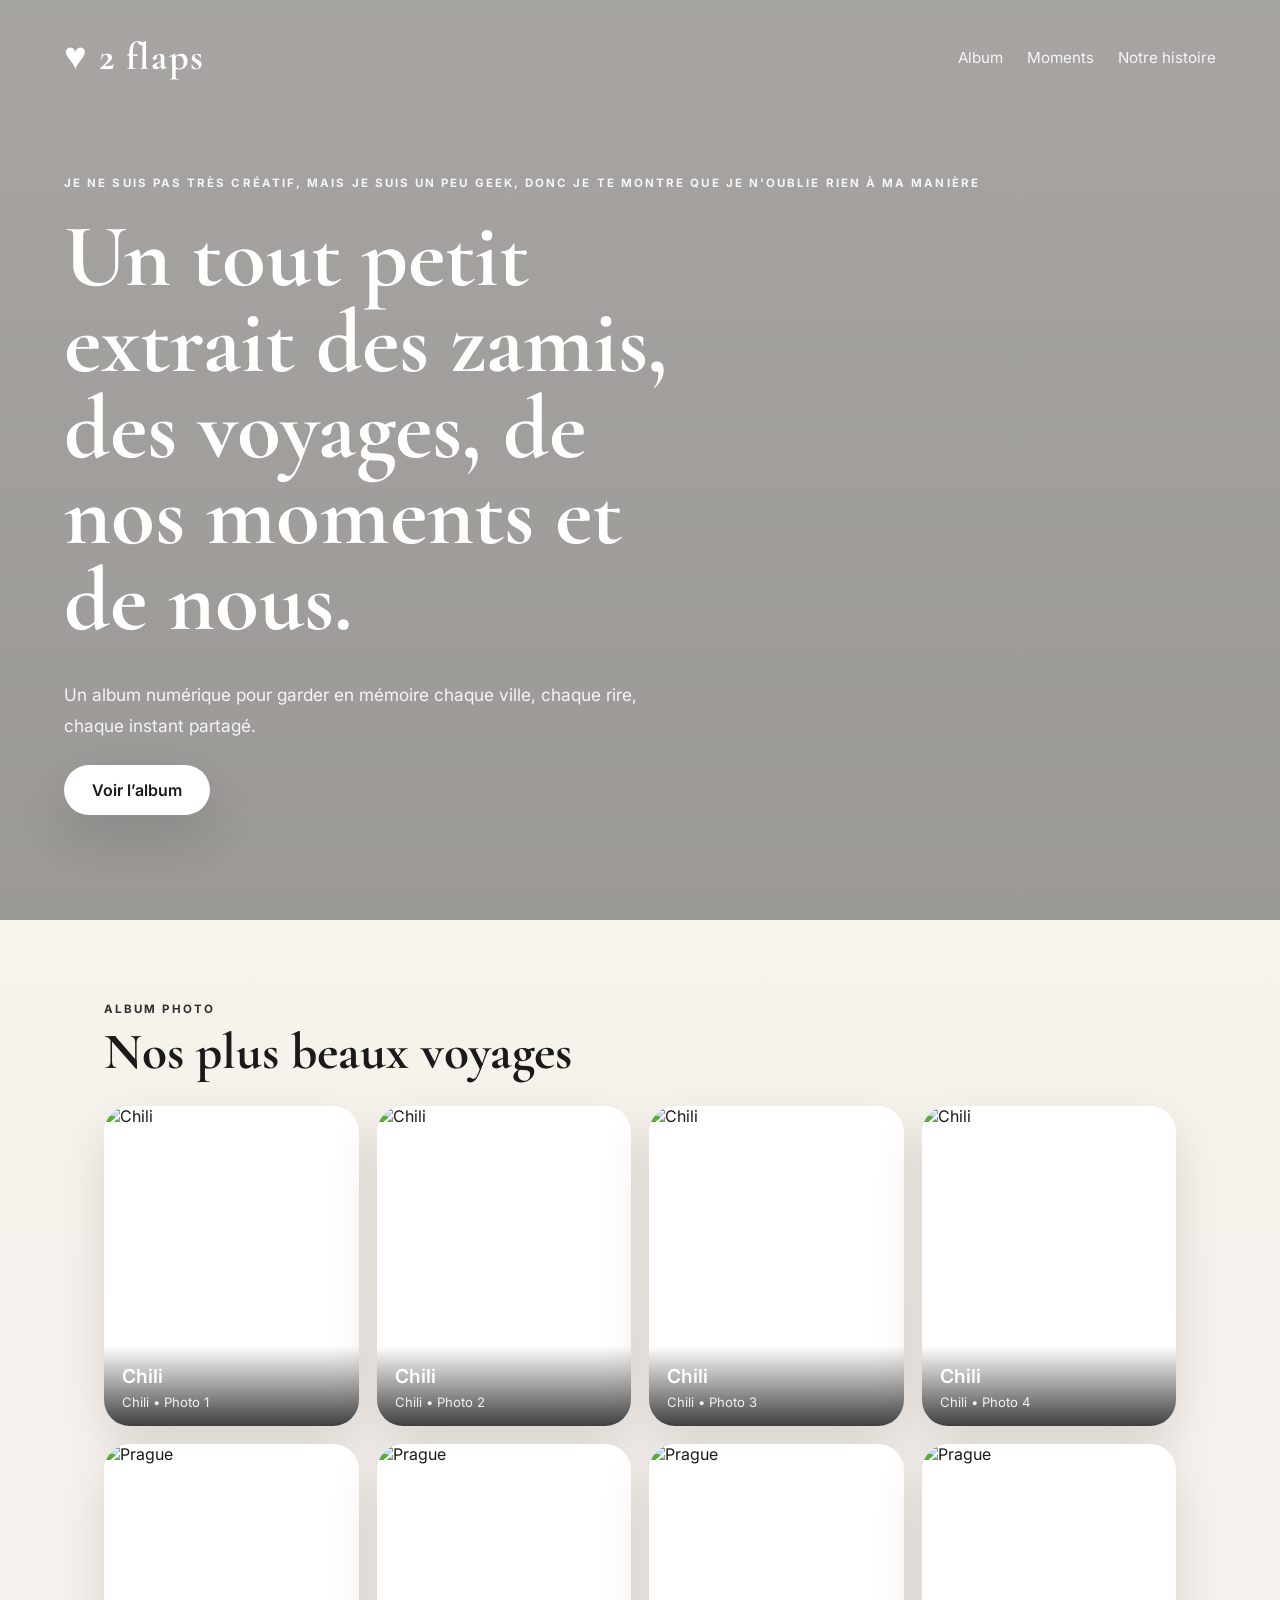
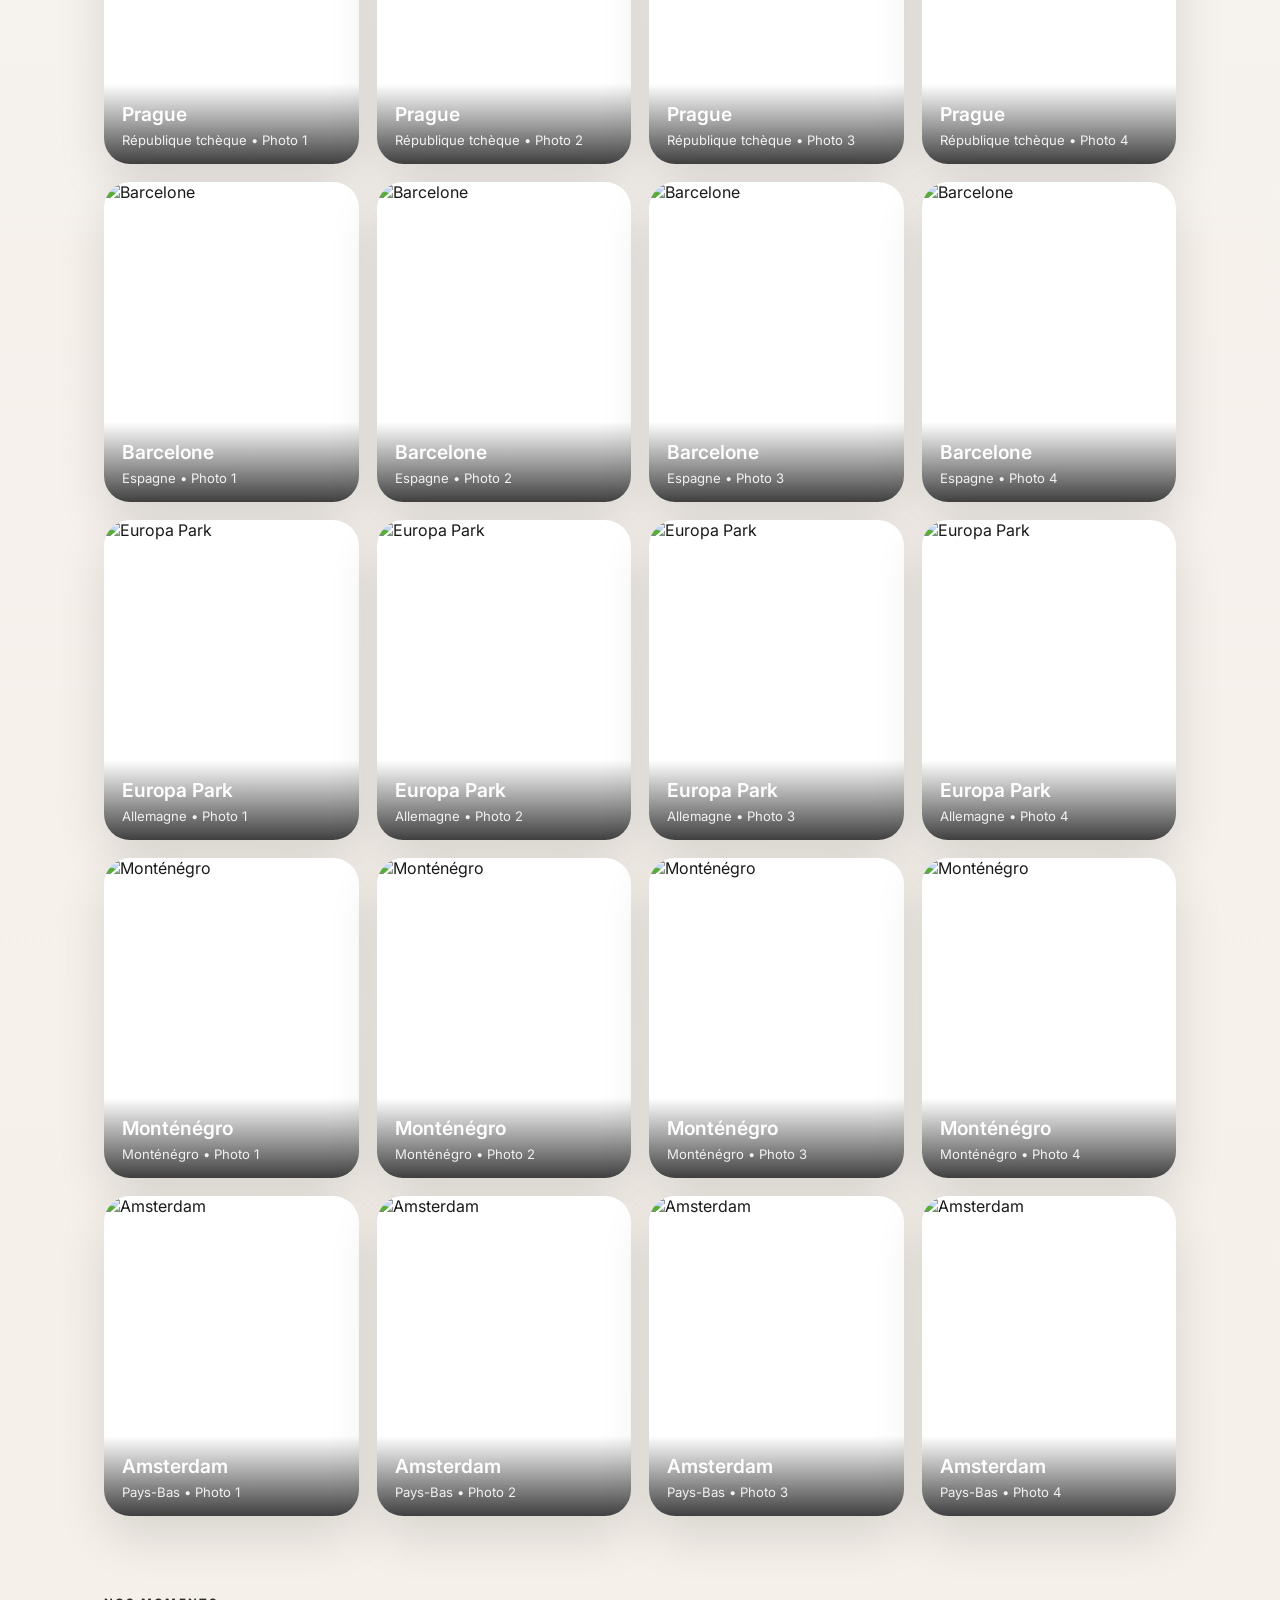
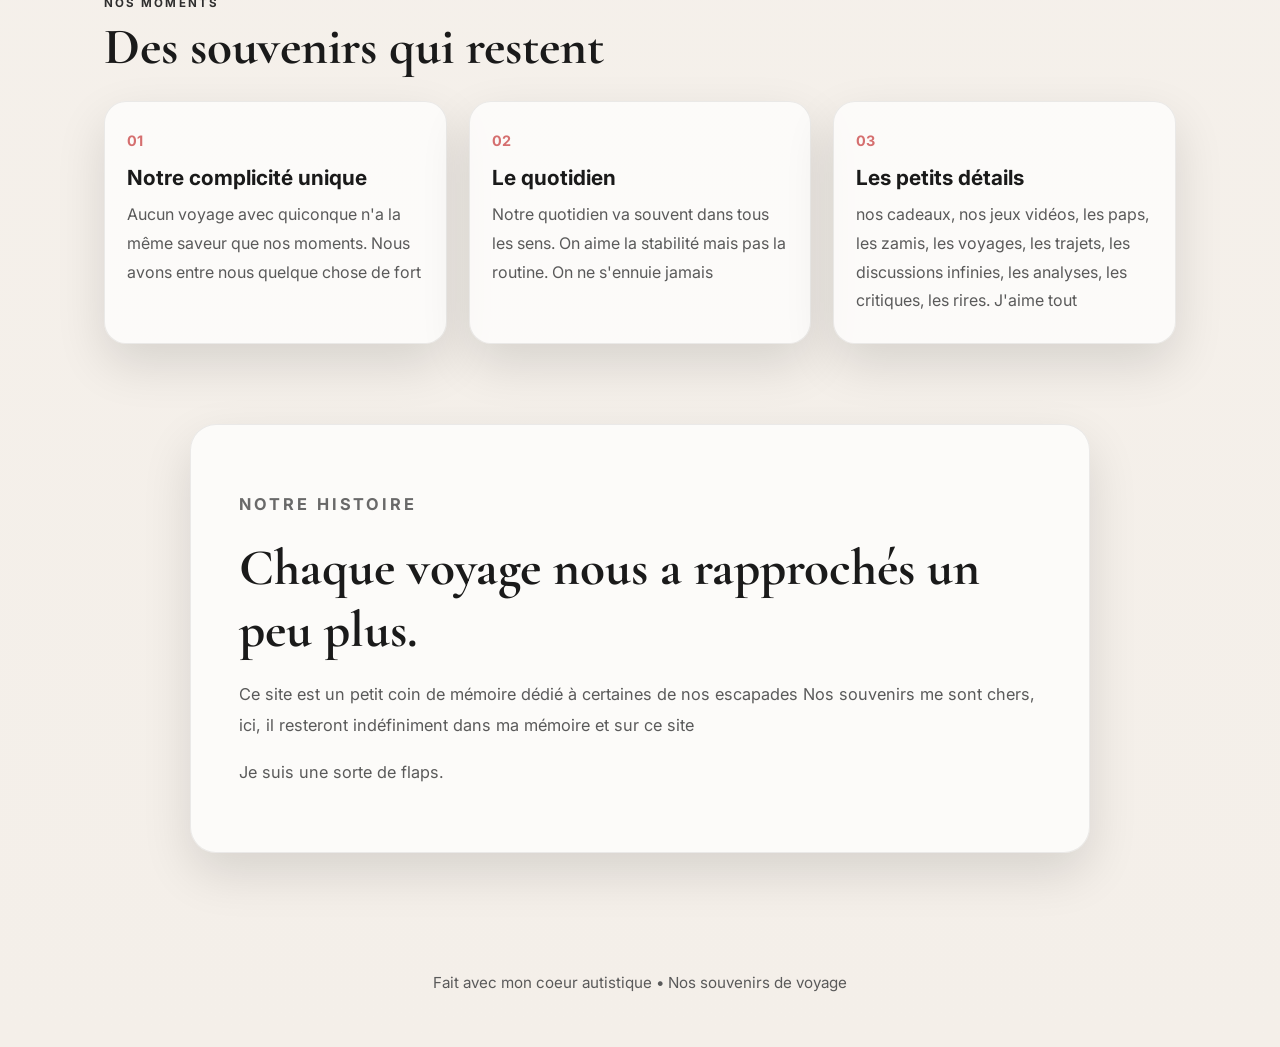
==== index.html @ 899e1c4a "Add files via upload" ====
<!DOCTYPE html>
<html lang="fr">
  <head>
    <meta charset="UTF-8" />
    <meta name="viewport" content="width=device-width, initial-scale=1.0" />
    <title>Nos Souvenirs de Voyage</title>
    <meta
      name="description"
      content="Album photo numérique de nos souvenirs de voyage ensemble."
    />
    <link rel="preconnect" href="https://fonts.googleapis.com" />
    <link rel="preconnect" href="https://fonts.gstatic.com" crossorigin />
    <link
      href="https://fonts.googleapis.com/css2?family=Cormorant+Garamond:wght@400;500;600;700&family=Inter:wght@400;500;600;700&display=swap"
      rel="stylesheet"
    />
    <link rel="stylesheet" href="style.css" />
  </head>
  <body>
    <header class="hero">
      <nav class="nav">
        <div class="brand">♥ 2 flaps </div>
        <div class="nav-links">
          <a href="#album">Album</a>
          <a href="#moments">Moments</a>
          <a href="#about">Notre histoire</a>
        </div>
      </nav>

      <div class="hero-content">
        <p class="eyebrow">Je ne suis pas très créatif, mais je suis un peu geek, donc je te montre que je n'oublie rien à ma manière</p>
        <h1> Un tout petit extrait des zamis, des voyages, de nos moments et de nous.</h1>
        <p class="subtitle">
          Un album numérique pour garder en mémoire chaque ville, chaque rire,
          chaque instant partagé.
        </p>
        <a href="#album" class="cta">Voir l’album</a>
      </div>
    </header>

    <main>
      <section id="album" class="album-section">
        <div class="section-heading">
          <p class="eyebrow">Album photo</p>
          <h2>Nos plus beaux voyages</h2>
        </div>

        <div id="photo-grid" class="photo-grid"></div>
      </section>

      <section id="moments" class="moments">
        <div class="section-heading">
          <p class="eyebrow">Nos moments</p>
          <h2>Des souvenirs qui restent</h2>
        </div>

        <div class="moments-grid">
          <div class="moment-card">
            <span>01</span>
            <h3>Notre complicité unique</h3>
            <p>Aucun voyage avec quiconque n'a la même saveur que nos moments. Nous avons entre nous quelque chose de fort</p>
          </div>
          <div class="moment-card">
            <span>02</span>
            <h3>Le quotidien</h3>
            <p>Notre quotidien va souvent dans tous les sens. On aime la stabilité mais pas la routine. On ne s'ennuie jamais</p>
          </div>
          <div class="moment-card">
            <span>03</span>
            <h3>Les petits détails</h3>
            <p>nos cadeaux, nos jeux vidéos, les paps, les zamis, les voyages, les trajets, les discussions infinies, les analyses, les critiques, les rires. J'aime tout</p>
          </div>
        </div>
      </section>

      <section id="about" class="about">
        <div class="about-box">
          <p class="eyebrow">Notre histoire</p>
          <h2>Chaque voyage nous a rapprochés un peu plus.</h2>
          <p>
            Ce site est un petit coin de mémoire dédié à certaines de nos escapades
            Nos souvenirs me sont chers, ici, il resteront indéfiniment dans ma mémoire et sur ce site
            
          </p>
          <p>Je suis une sorte de flaps.</p>
        </div>
      </section>
    </main>

    <footer class="footer">
      <p>Fait avec mon coeur autistique • Nos souvenirs de voyage</p>
    </footer>

    <div id="lightbox" class="lightbox" aria-label="Vue de la photo">
      <button id="close-lightbox" class="close-button" aria-label="Fermer">×</button>
      <img id="lightbox-image" src="" alt="" />
      <div class="lightbox-caption">
        <h3 id="lightbox-title"></h3>
        <p id="lightbox-location"></p>
      </div>
    </div>

    <script src="script.js"></script>
  </body>
</html>
---- style.css ----
:root {
  --bg: #f7f3ee;
  --panel: rgba(255, 255, 255, 0.7);
  --primary: #d56f6f;
  --primary-dark: #a94b4b;
  --text: #1a1a1a;
  --muted: #5a5a5a;
  --shadow: 0 20px 50px rgba(0, 0, 0, 0.12);
  --border: rgba(26, 26, 26, 0.08);
}

* {
  box-sizing: border-box;
}

html {
  scroll-behavior: smooth;
}

body {
  margin: 0;
  font-family: "Inter", sans-serif;
  background: linear-gradient(180deg, #f7f3ee 0%, #f4efe9 100%);
  color: var(--text);
}

img {
  display: block;
  max-width: 100%;
}

a {
  text-decoration: none;
  color: inherit;
}

.hero {
  min-height: 100vh;
  background:
    linear-gradient(rgba(17, 17, 17, 0.35), rgba(17, 17, 17, 0.4)),
    url("./photos/accueil.jpg") center/cover no-repeat;
  color: white;
  padding: 24px 5vw 60px;
}

.nav {
  display: flex;
  justify-content: space-between;
  align-items: center;
  max-width: 1200px;
  margin: 0 auto;
  padding-top: 10px;
}

.brand {
  font-family: "Cormorant Garamond", serif;
  font-size: clamp(1.8rem, 3vw, 2.6rem);
  font-weight: 700;
  letter-spacing: 0.04em;
}

.nav-links {
  display: flex;
  gap: 24px;
  font-size: 0.95rem;
}

.nav-links a {
  opacity: 0.9;
  transition: opacity 0.2s ease;
}

.nav-links a:hover {
  opacity: 1;
}

.hero-content {
  max-width: 1200px;
  margin: 0 auto;
  min-height: calc(100vh - 120px);
  display: flex;
  flex-direction: column;
  justify-content: center;
  align-items: flex-start;
  padding-top: 40px;
}

.eyebrow {
  text-transform: uppercase;
  letter-spacing: 0.18em;
  font-size: 0.72rem;
  font-weight: 700;
  opacity: 0.9;
}

.hero-content h1 {
  font-family: "Cormorant Garamond", serif;
  font-size: clamp(3.5rem, 7vw, 7rem);
  line-height: 0.96;
  margin: 12px 0 18px;
  max-width: 620px;
}

.subtitle {
  max-width: 620px;
  font-size: 1.08rem;
  line-height: 1.8;
  color: rgba(255, 255, 255, 0.9);
  margin-bottom: 24px;
}

.cta {
  display: inline-block;
  background: white;
  color: var(--text);
  padding: 15px 28px;
  border-radius: 999px;
  font-weight: 600;
  box-shadow: var(--shadow);
  transition: transform 0.2s ease;
}

.cta:hover {
  transform: translateY(-2px);
}

main {
  max-width: 1200px;
  margin: 0 auto;
  padding: 70px 5vw 80px;
}

.section-heading {
  margin-bottom: 28px;
}

.section-heading h2 {
  margin: 8px 0 0;
  font-family: "Cormorant Garamond", serif;
  font-size: clamp(2.2rem, 4vw, 4rem);
  line-height: 1;
}

.album-section {
  margin-bottom: 80px;
}

.photo-grid {
  display: grid;
  grid-template-columns: repeat(auto-fit, minmax(220px, 1fr));
  gap: 18px;
}

.photo-card {
  position: relative;
  overflow: hidden;
  border-radius: 26px;
  background: white;
  box-shadow: var(--shadow);
  cursor: pointer;
  transition: transform 0.25s ease, box-shadow 0.25s ease;
  min-height: 320px;
}

.photo-card:hover {
  transform: translateY(-4px);
  box-shadow: 0 25px 55px rgba(0, 0, 0, 0.16);
}

.photo-card img {
  width: 100%;
  height: 100%;
  object-fit: cover;
  min-height: 320px;
  transition: transform 0.4s ease;
}

.photo-card:hover img {
  transform: scale(1.05);
}

.photo-overlay {
  position: absolute;
  inset: auto 0 0 0;
  padding: 18px 18px 16px;
  background: linear-gradient(180deg, transparent, rgba(0, 0, 0, 0.75));
  color: white;
}

.photo-overlay h3 {
  margin: 0;
  font-size: 1.2rem;
  font-weight: 600;
}

.photo-overlay p {
  margin: 6px 0 0;
  font-size: 0.82rem;
  opacity: 0.9;
}

.moments {
  margin-bottom: 80px;
}

.moments-grid {
  display: grid;
  grid-template-columns: repeat(auto-fit, minmax(220px, 1fr));
  gap: 22px;
}

.moment-card {
  background: rgba(255, 255, 255, 0.7);
  border: 1px solid var(--border);
  border-radius: 22px;
  padding: 28px 22px;
  box-shadow: var(--shadow);
}

.moment-card span {
  display: inline-block;
  font-weight: 700;
  color: var(--primary);
  margin-bottom: 16px;
  font-size: 0.9rem;
}

.moment-card h3 {
  margin: 0 0 10px;
  font-size: 1.3rem;
}

.moment-card p {
  margin: 0;
  color: var(--muted);
  line-height: 1.8;
}

.about {
  margin-top: 20px;
}

.about-box {
  background: rgba(255, 255, 255, 0.72);
  border: 1px solid var(--border);
  border-radius: 26px;
  padding: clamp(24px, 4vw, 48px);
  box-shadow: var(--shadow);
  max-width: 900px;
  margin: 0 auto;
}

.about-box h2 {
  font-family: "Cormorant Garamond", serif;
  font-size: clamp(2rem, 4vw, 3.2rem);
  margin: 10px 0 18px;
}

.about-box p {
  color: var(--muted);
  line-height: 1.9;
  font-size: 1.02rem;
}

.footer {
  text-align: center;
  padding: 24px 20px 40px;
  color: var(--muted);
  font-size: 0.95rem;
}

.lightbox {
  position: fixed;
  inset: 0;
  background: rgba(0, 0, 0, 0.88);
  display: none;
  align-items: center;
  justify-content: center;
  padding: 30px;
  z-index: 1000;
}

.lightbox.open {
  display: flex;
}

.lightbox img {
  max-width: min(100%, 1000px);
  max-height: 80vh;
  object-fit: cover;
  border-radius: 18px;
  box-shadow: 0 30px 80px rgba(0, 0, 0, 0.35);
}

.close-button {
  position: absolute;
  top: 26px;
  right: 26px;
  width: 46px;
  height: 46px;
  border: none;
  border-radius: 50%;
  font-size: 2rem;
  line-height: 1;
  cursor: pointer;
  background: rgba(255, 255, 255, 0.12);
  color: white;
}

.lightbox-caption {
  position: absolute;
  bottom: 42px;
  left: 50%;
  transform: translateX(-50%);
  background: rgba(0, 0, 0, 0.45);
  border: 1px solid rgba(255, 255, 255, 0.12);
  border-radius: 14px;
  padding: 12px 18px;
  text-align: center;
  color: white;
}

.lightbox-caption h3 {
  margin: 0 0 4px;
  font-size: 1.2rem;
}

.lightbox-caption p {
  margin: 0;
  opacity: 0.9;
}

@media (max-width: 700px) {
  .nav {
    flex-direction: column;
    gap: 16px;
  }

  .nav-links {
    gap: 14px;
    flex-wrap: wrap;
    justify-content: center;
  }

  .hero-content {
    align-items: center;
    text-align: center;
  }

  .hero-content h1 {
    max-width: 100%;
  }

  .subtitle {
    text-align: center;
  }
}
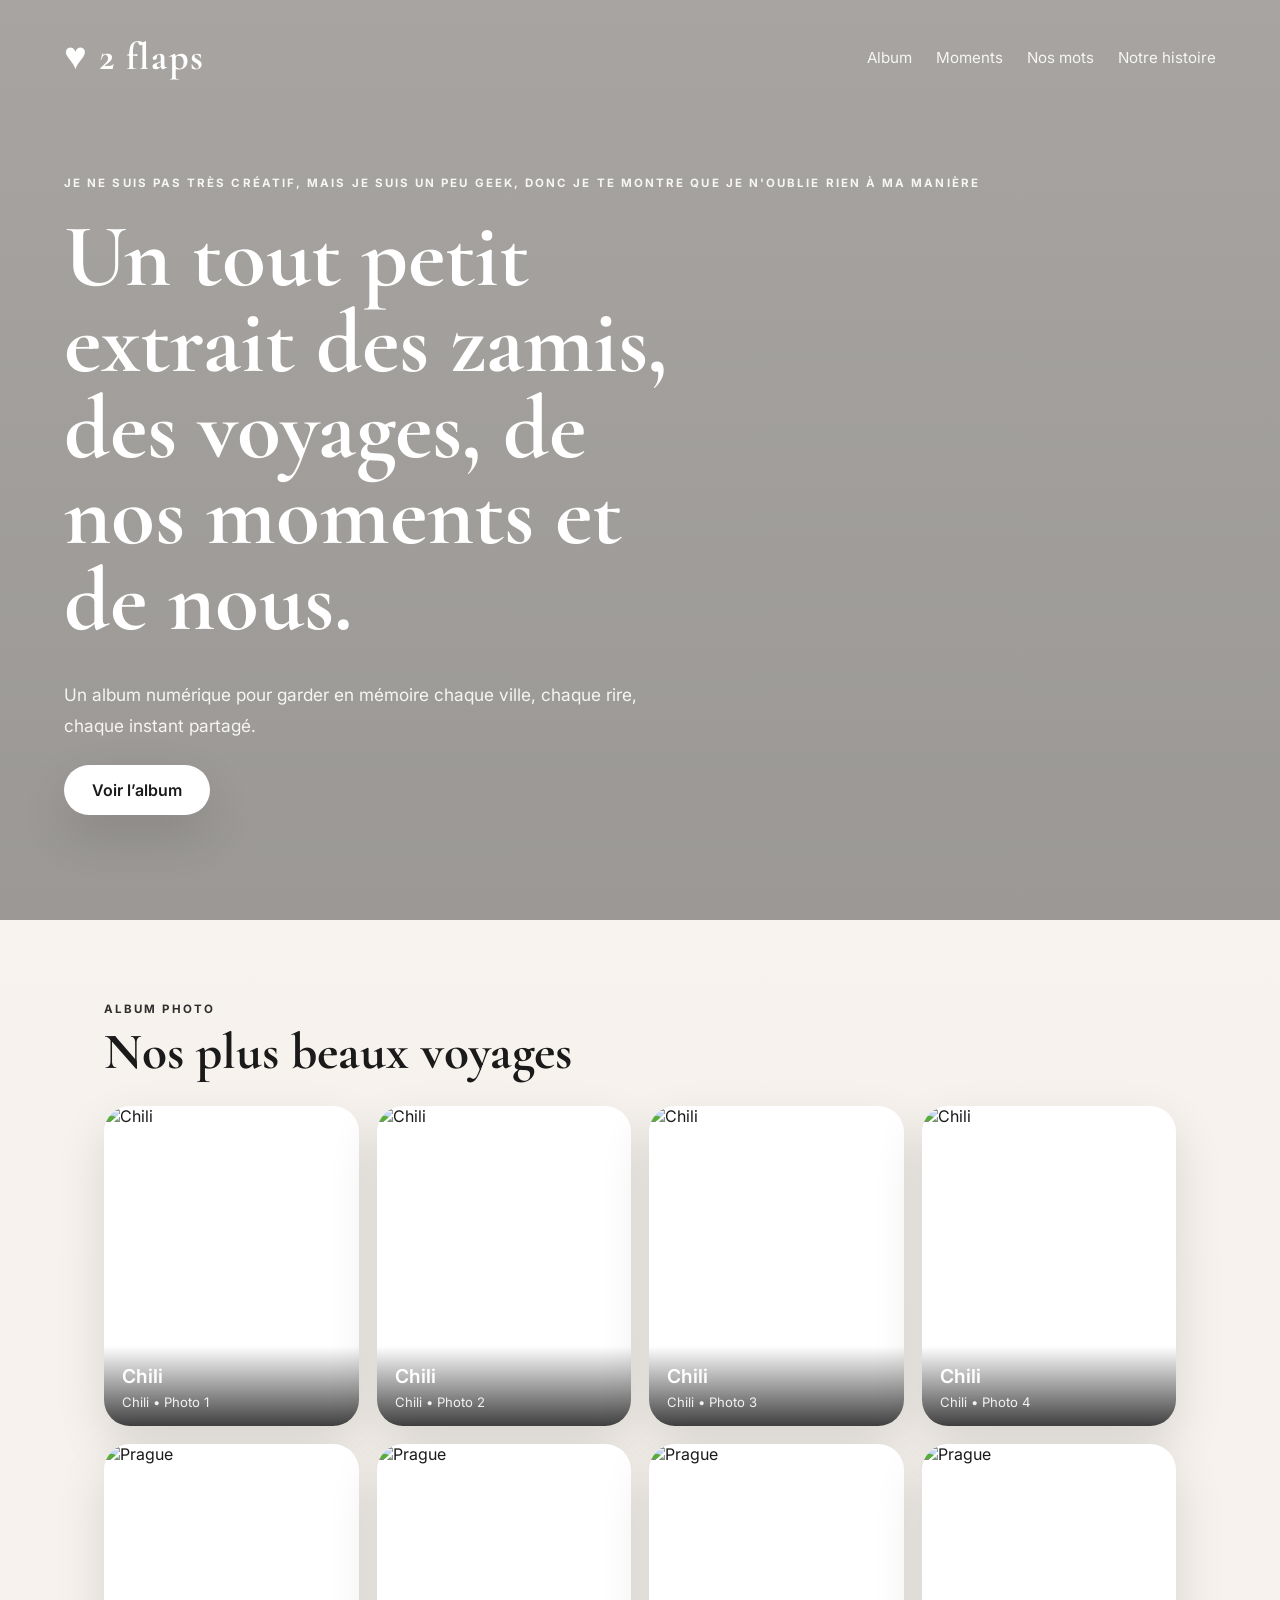
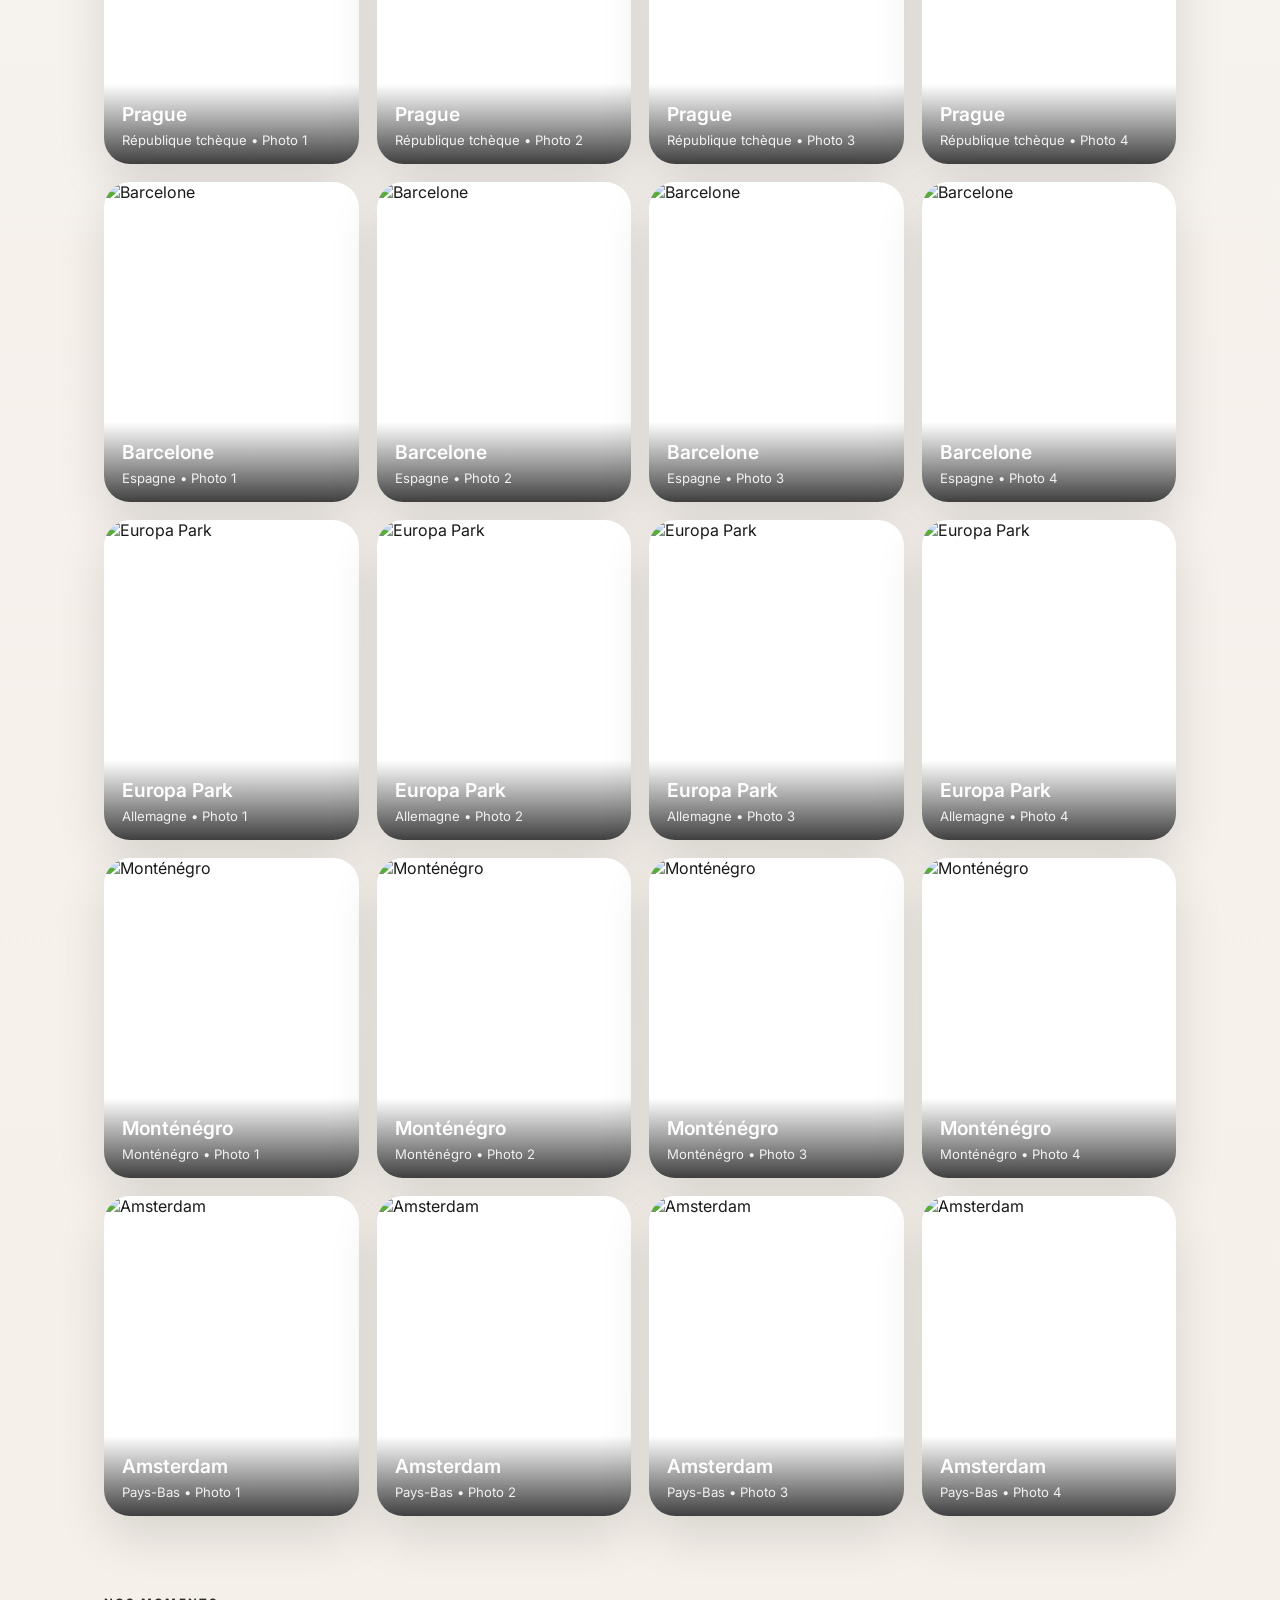
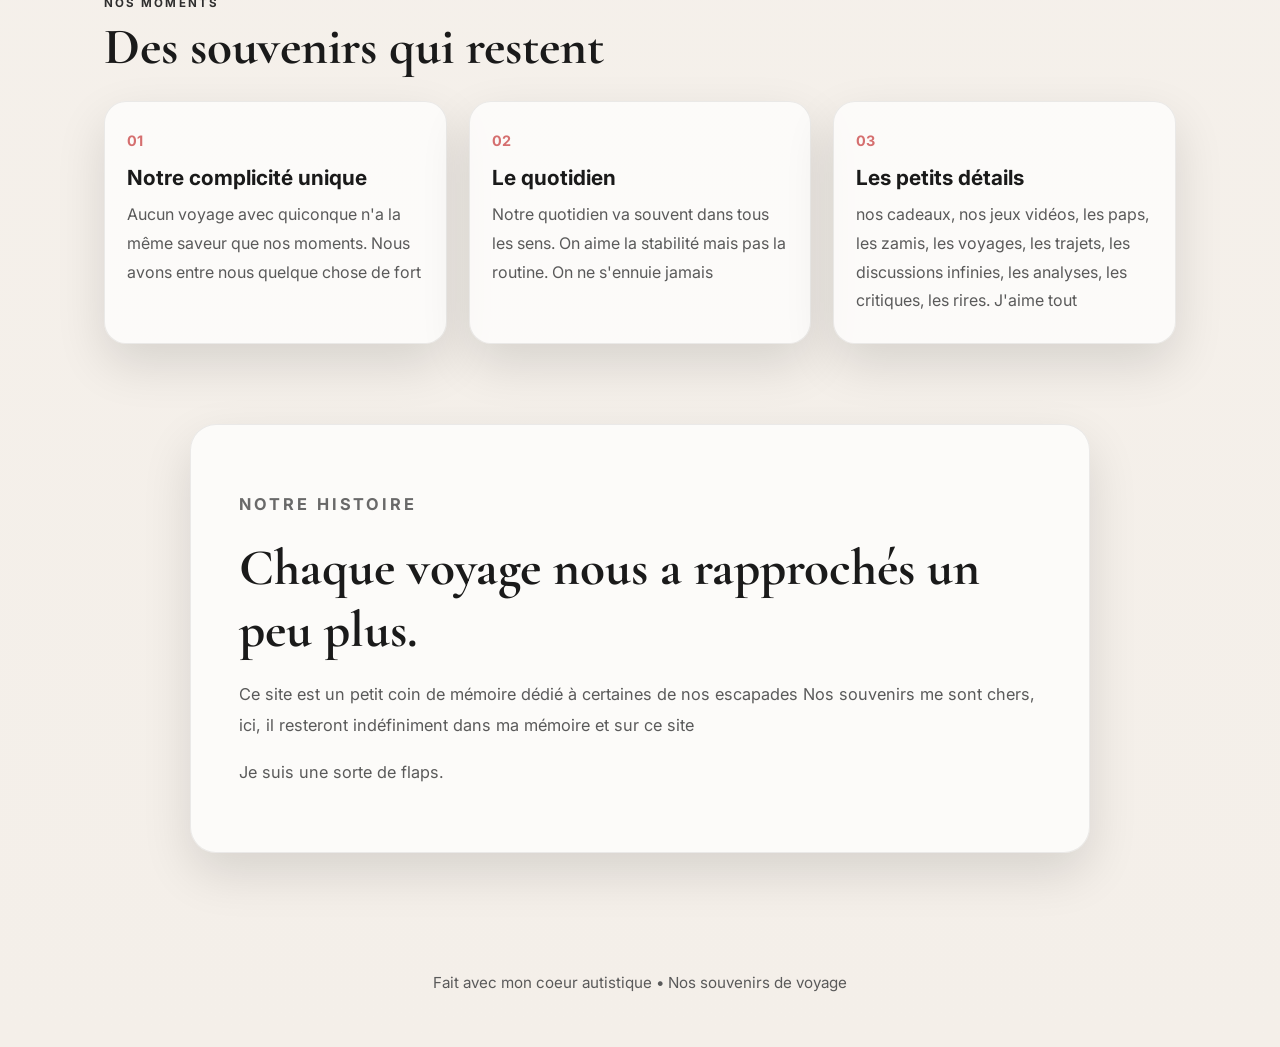
==== commit ddd6c577: "Ajouter la page Nos mots et son accès depuis l'accueil" ====
--- a/index.html
+++ b/index.html
@@ -23,6 +23,7 @@
         <div class="nav-links">
           <a href="#album">Album</a>
           <a href="#moments">Moments</a>
+          <a href="nos-mots.html">Nos mots</a>
           <a href="#about">Notre histoire</a>
         </div>
       </nav>
@@ -80,7 +81,6 @@
           <p>
             Ce site est un petit coin de mémoire dédié à certaines de nos escapades
             Nos souvenirs me sont chers, ici, il resteront indéfiniment dans ma mémoire et sur ce site
-            
           </p>
           <p>Je suis une sorte de flaps.</p>
         </div>
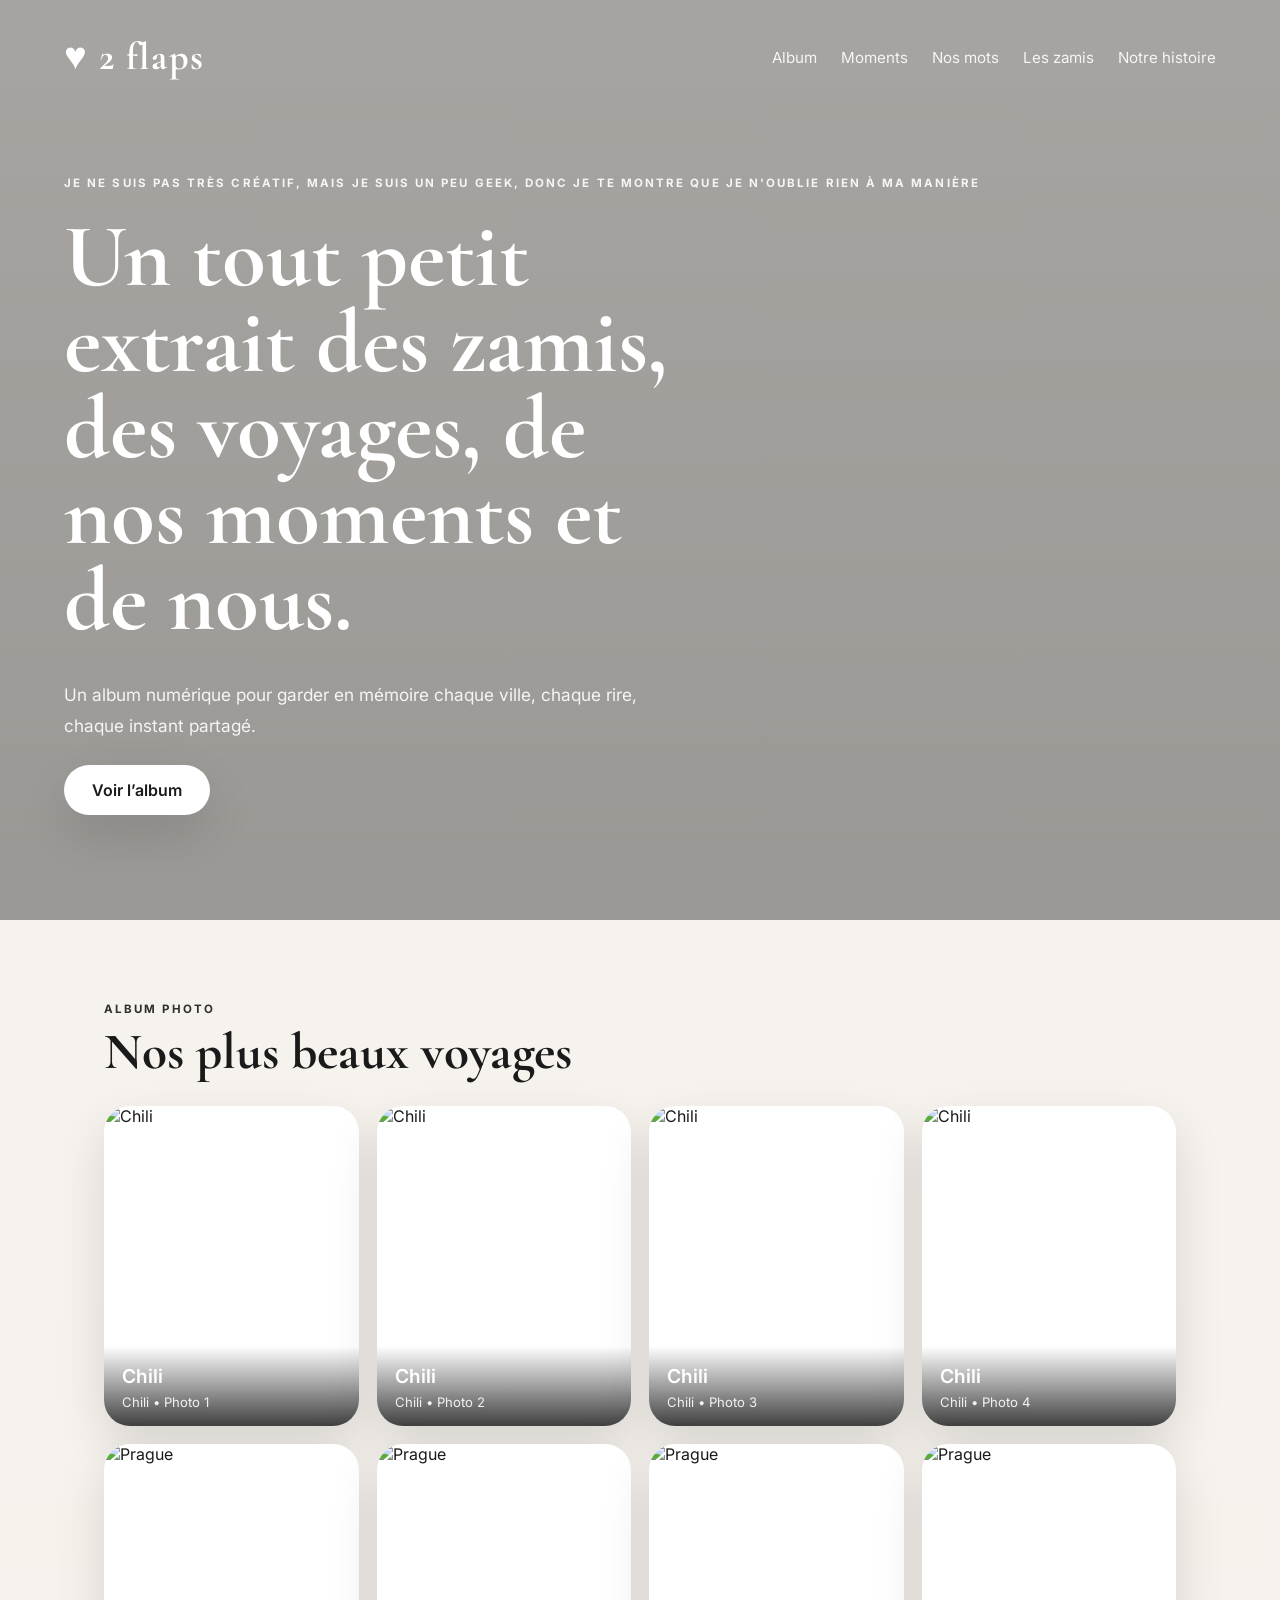
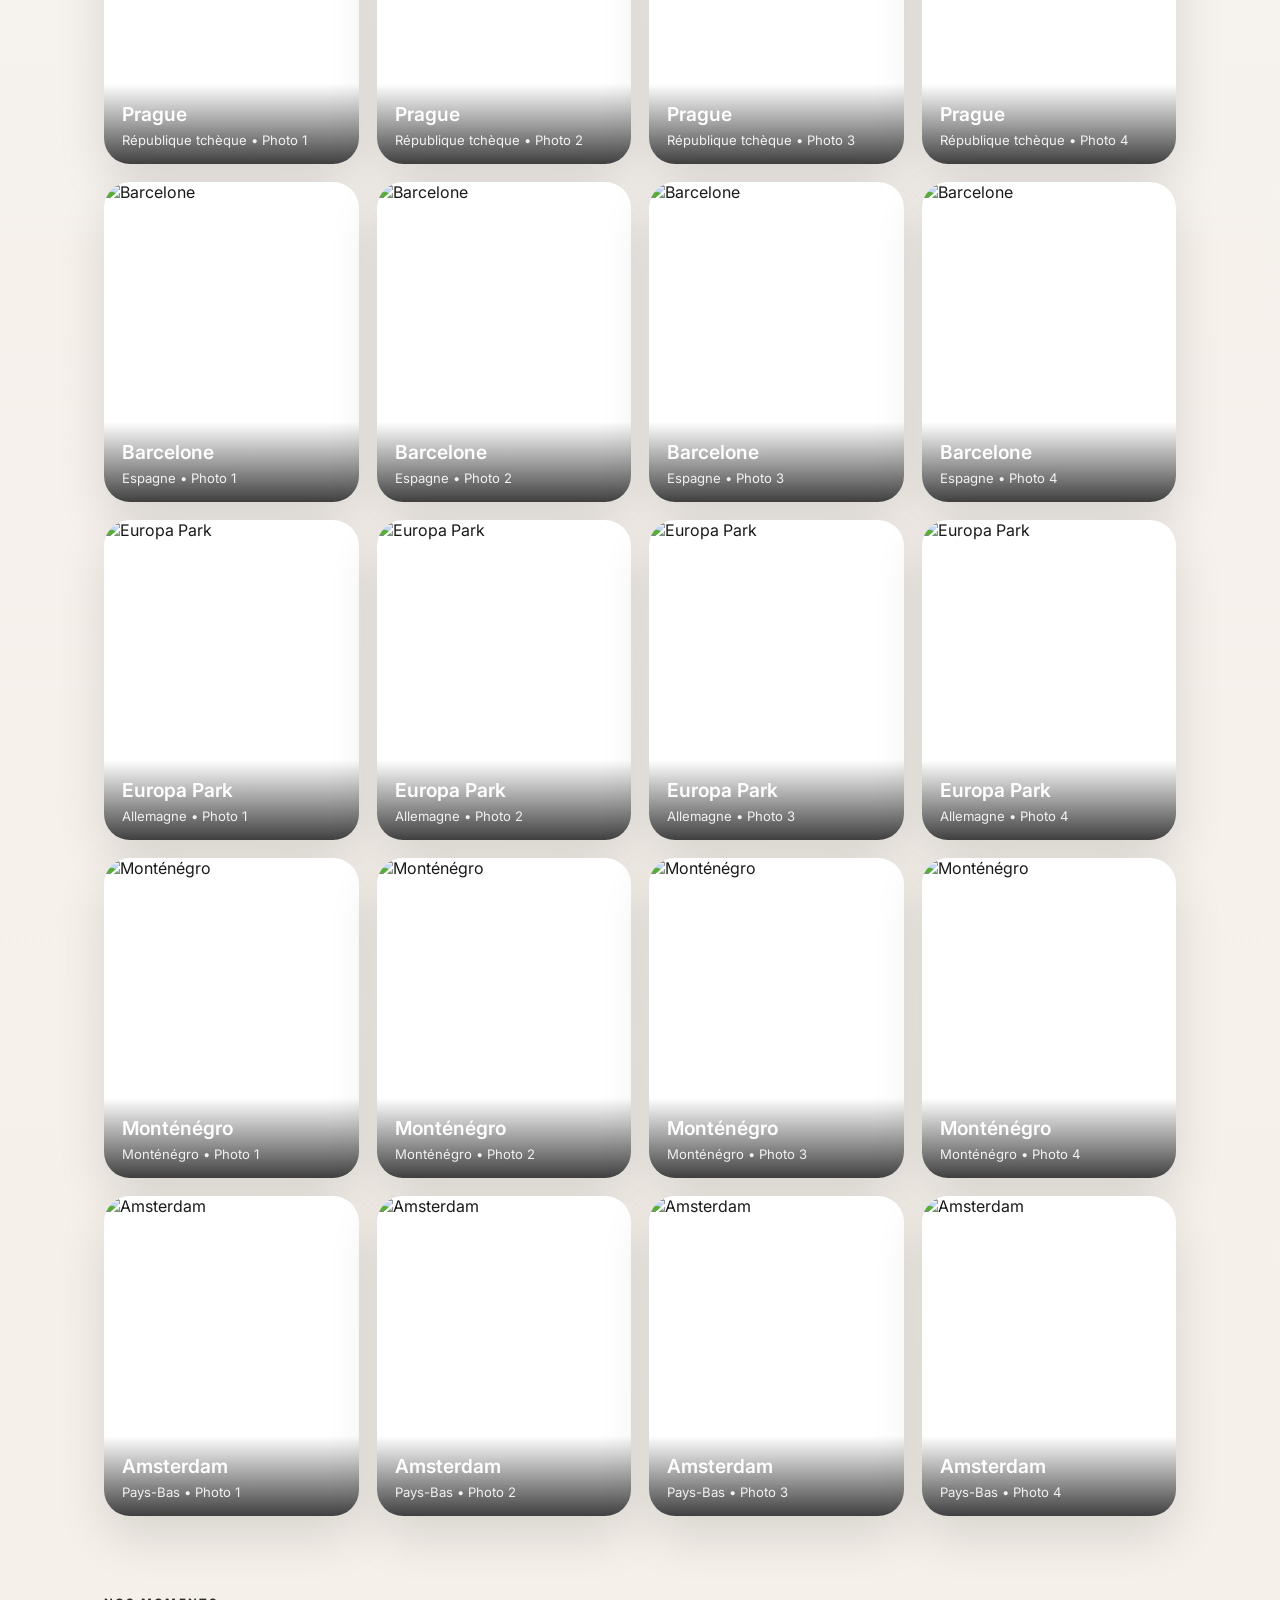
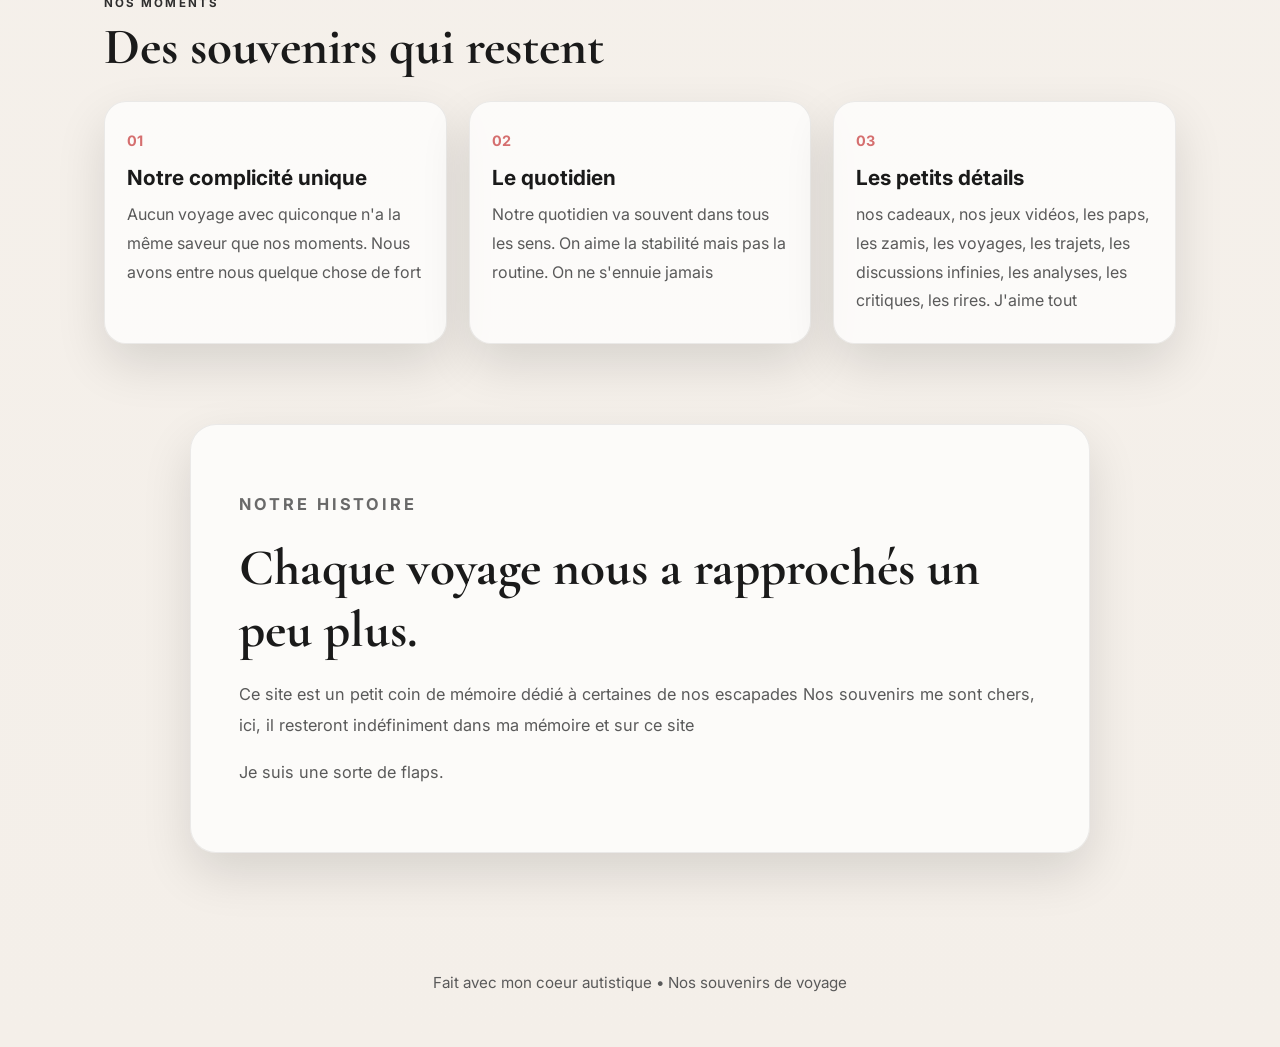
==== commit f25dc90f: "Restore link to Les zamis: add les-zamis.html link in nav" ====
--- a/index.html
+++ b/index.html
@@ -24,6 +24,7 @@
           <a href="#album">Album</a>
           <a href="#moments">Moments</a>
           <a href="nos-mots.html">Nos mots</a>
+          <a href="les-zamis.html">Les zamis</a>
           <a href="#about">Notre histoire</a>
         </div>
       </nav>
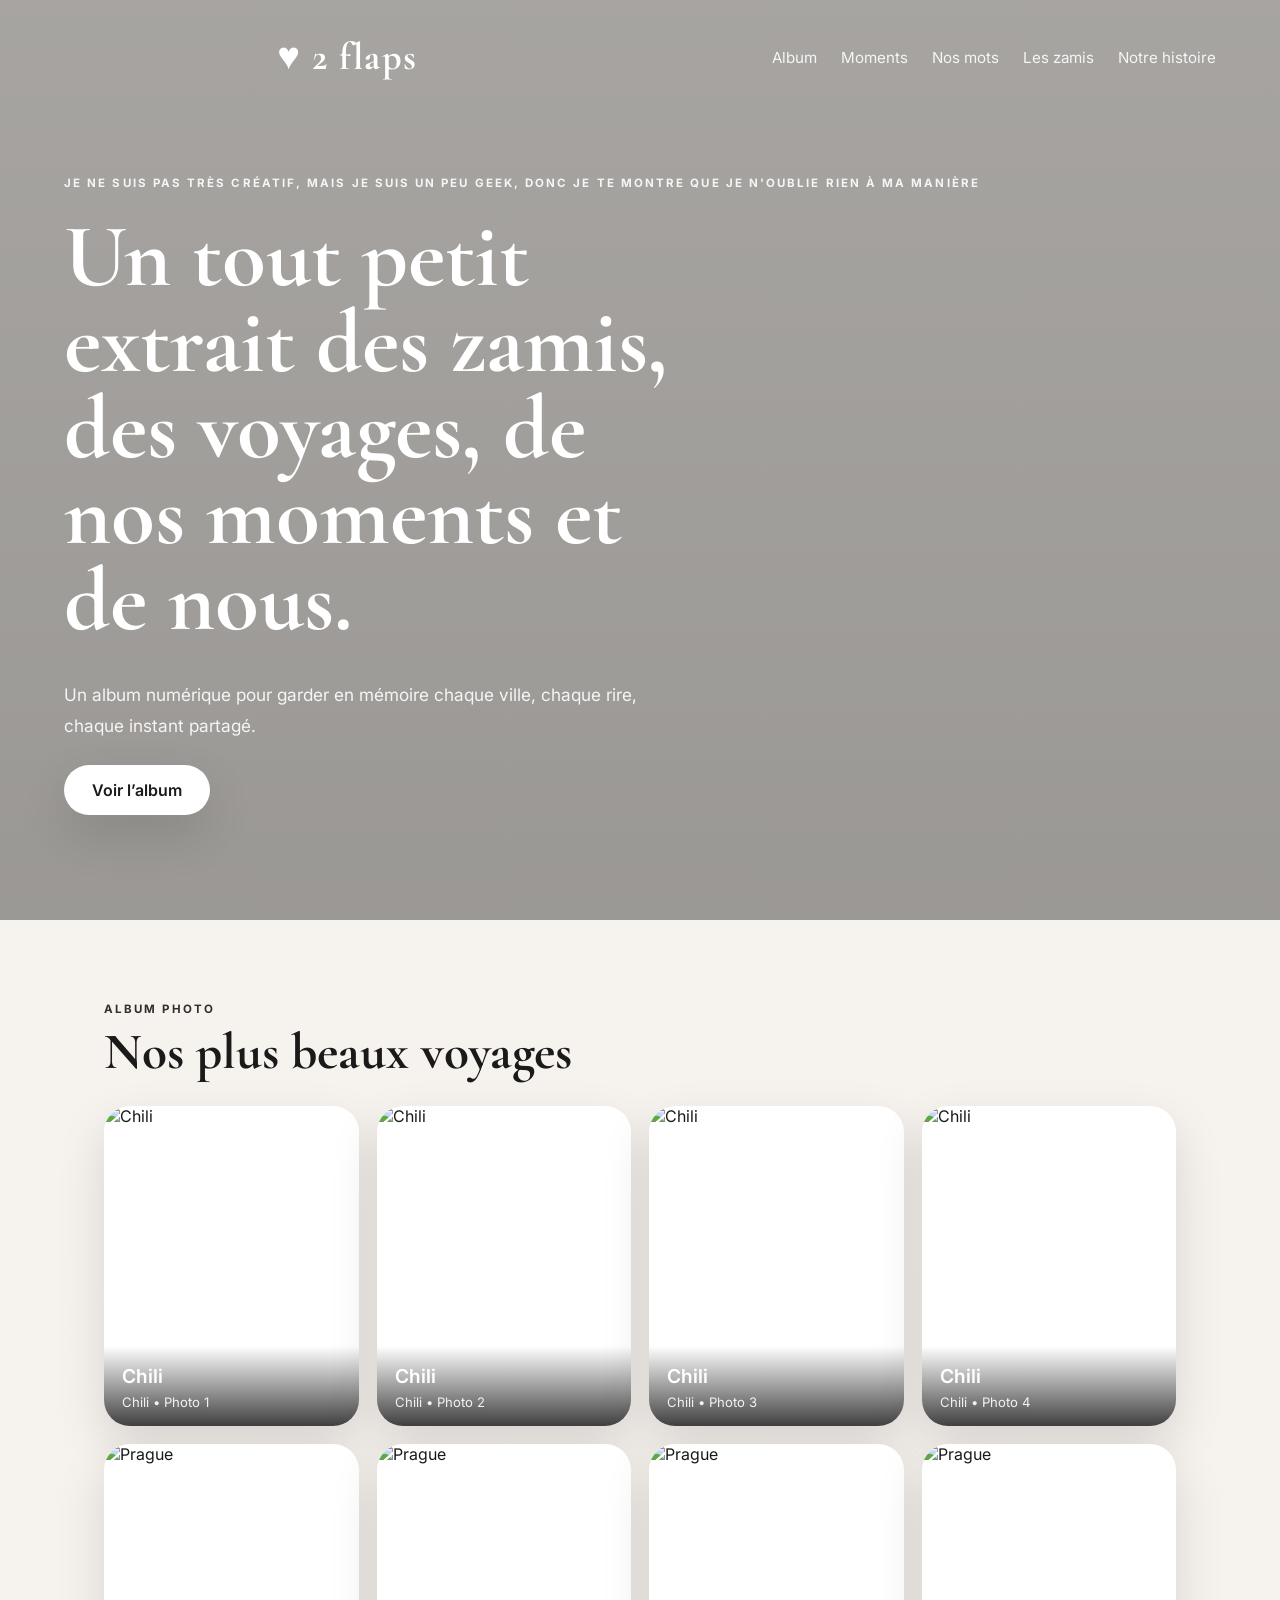
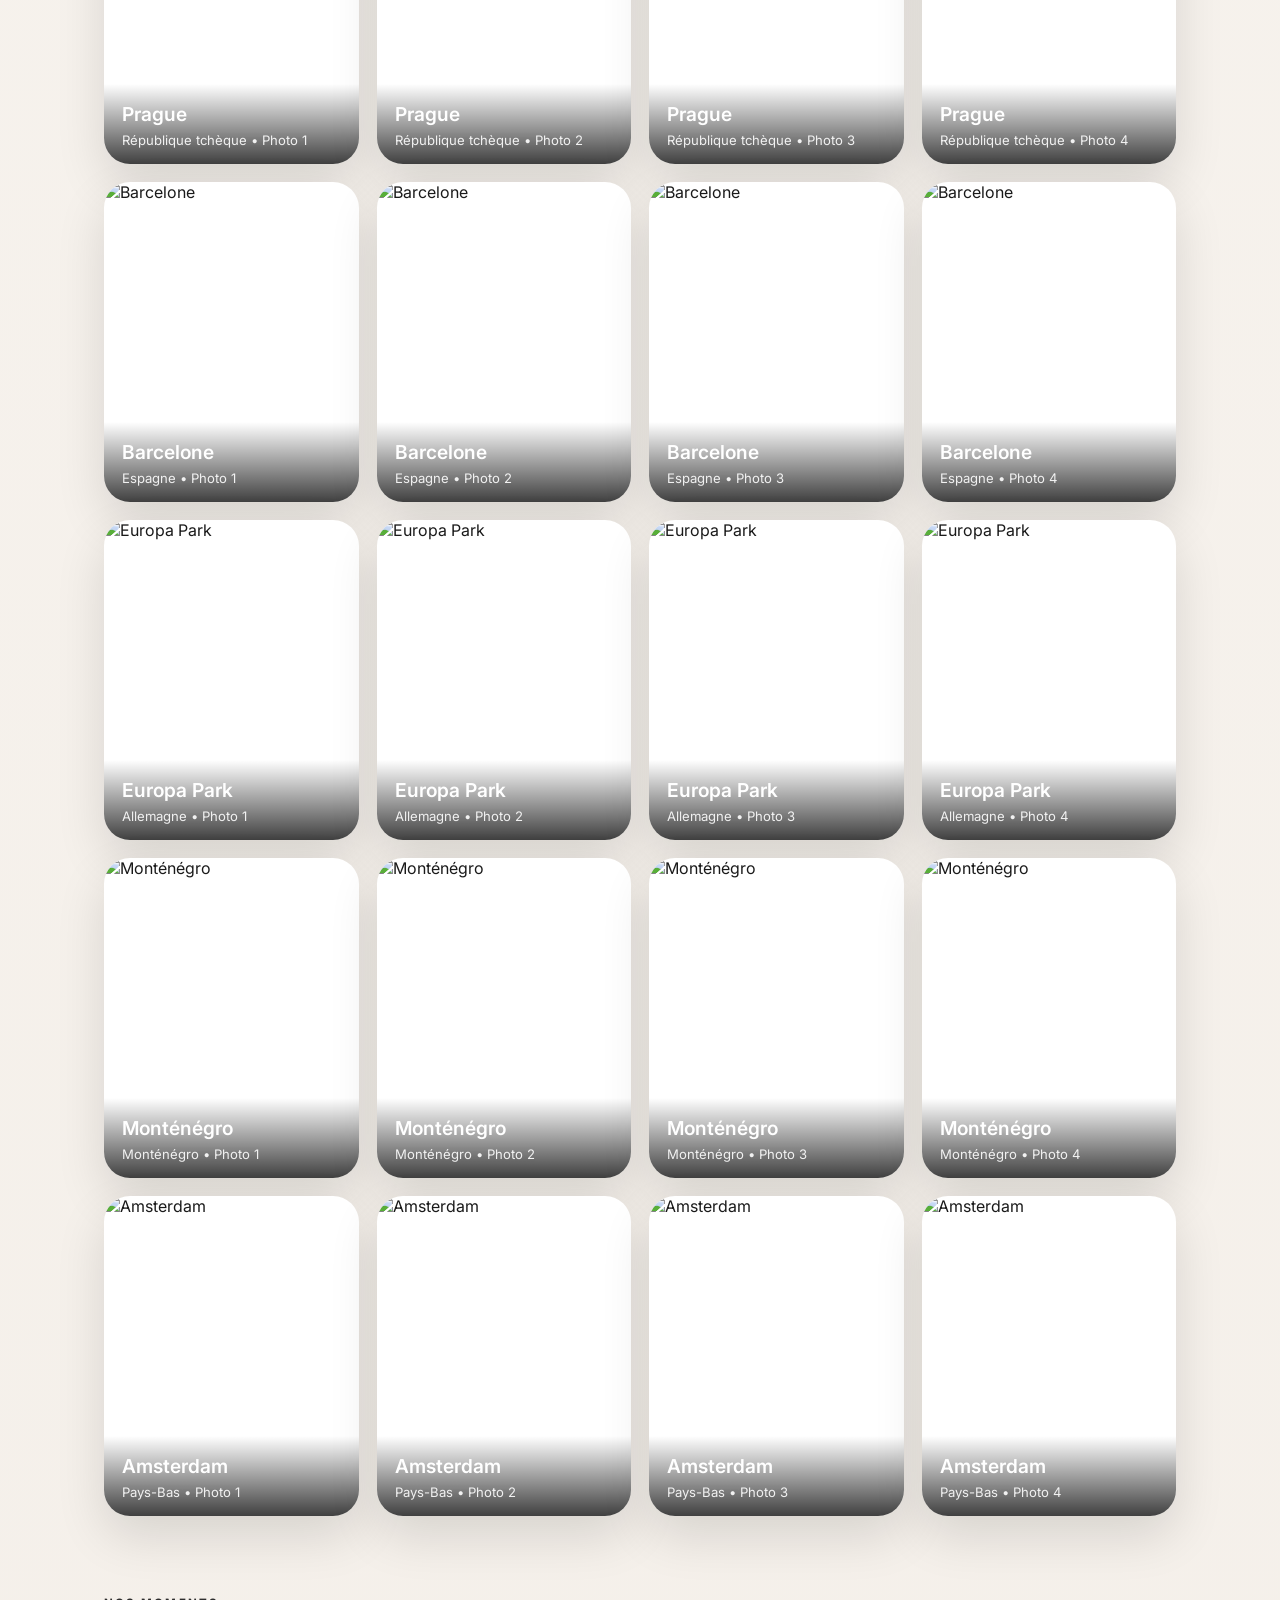
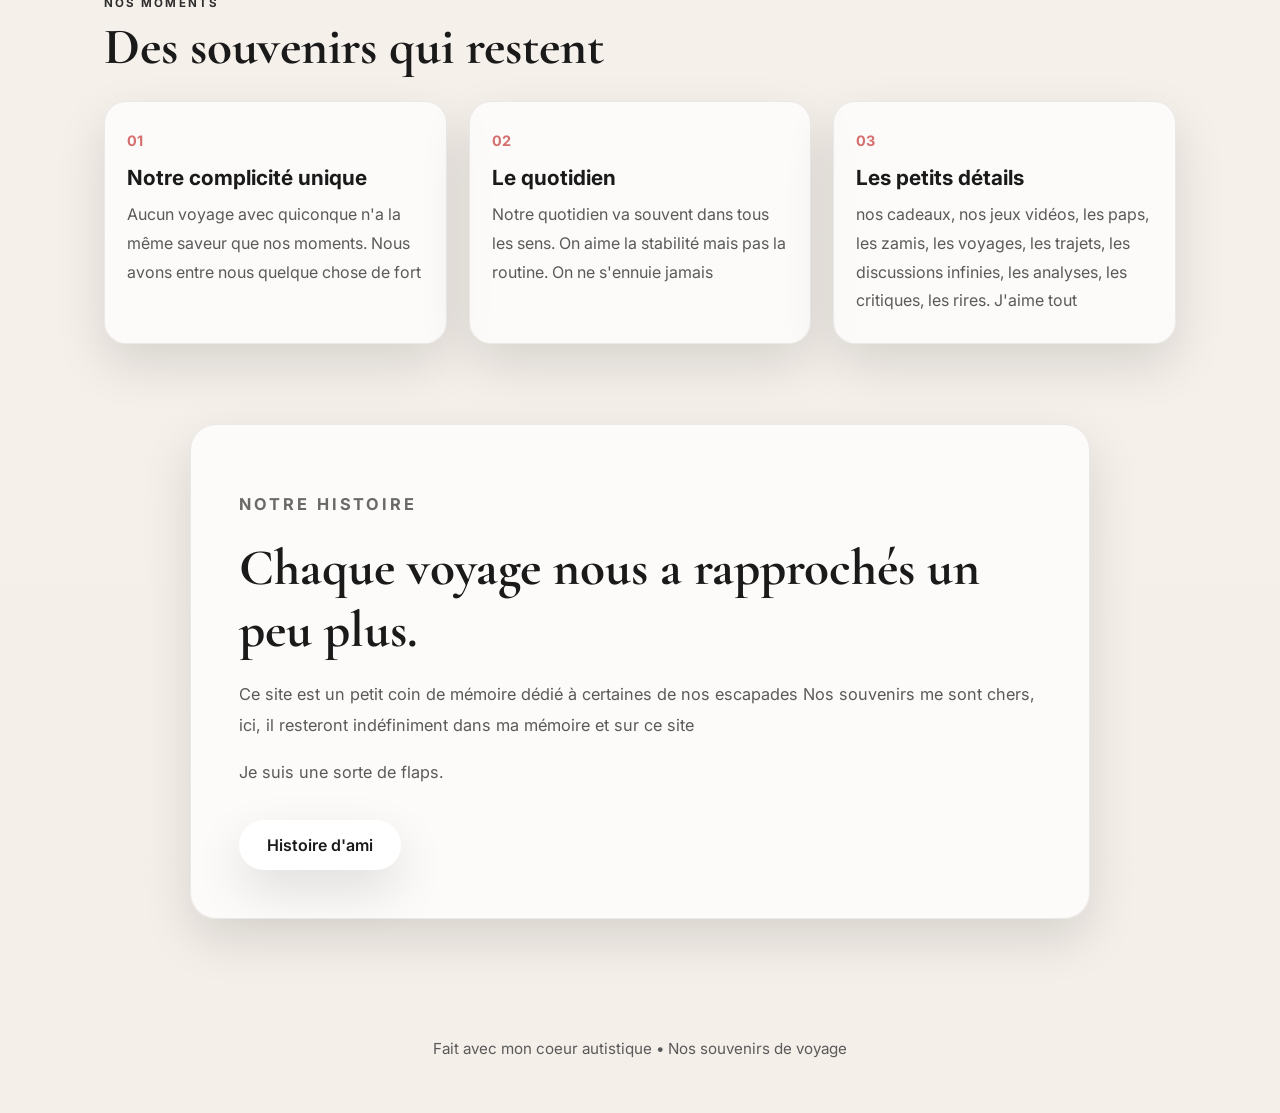
==== commit cbd6db51: "Ajout d'un lien cliquable depuis la section 'Notre histoire' vers la page des zamis (histoire d'ami)" ====
--- a/index.html
+++ b/index.html
@@ -84,6 +84,8 @@
             Nos souvenirs me sont chers, ici, il resteront indéfiniment dans ma mémoire et sur ce site
           </p>
           <p>Je suis une sorte de flaps.</p>
+          <!-- Lien ajouté vers la page des zamis / histoire d'ami -->
+          <a href="les-zamis.html" class="cta" style="margin-top:16px;display:inline-block;">Histoire d'ami</a>
         </div>
       </section>
     </main>
--- a/style.css
+++ b/style.css
@@ -47,9 +47,17 @@
   display: flex;
   justify-content: space-between;
   align-items: center;
+  gap: 18px;
   max-width: 1200px;
   margin: 0 auto;
   padding-top: 10px;
+}
+
+.nav-left {
+  display: flex;
+  align-items: center;
+  justify-content: flex-start;
+  flex: 1;
 }
 
 .brand {
@@ -57,10 +65,24 @@
   font-size: clamp(1.8rem, 3vw, 2.6rem);
   font-weight: 700;
   letter-spacing: 0.04em;
+  text-align: center;
+  flex: 1;
+}
+
+.top-left-link {
+  display: inline-block;
+  font-size: 0.74rem;
+  letter-spacing: 0.1em;
+  text-transform: uppercase;
+  font-weight: 700;
+  color: white;
+  opacity: 0.95;
 }
 
 .nav-links {
   display: flex;
+  justify-content: flex-end;
+  flex: 1;
   gap: 24px;
   font-size: 0.95rem;
 }
@@ -336,6 +358,14 @@
     gap: 16px;
   }
 
+  .nav-left,
+  .brand,
+  .nav-links {
+    width: 100%;
+    justify-content: center;
+    flex: none;
+  }
+
   .nav-links {
     gap: 14px;
     flex-wrap: wrap;
@@ -354,4 +384,4 @@
   .subtitle {
     text-align: center;
   }
-}+}
